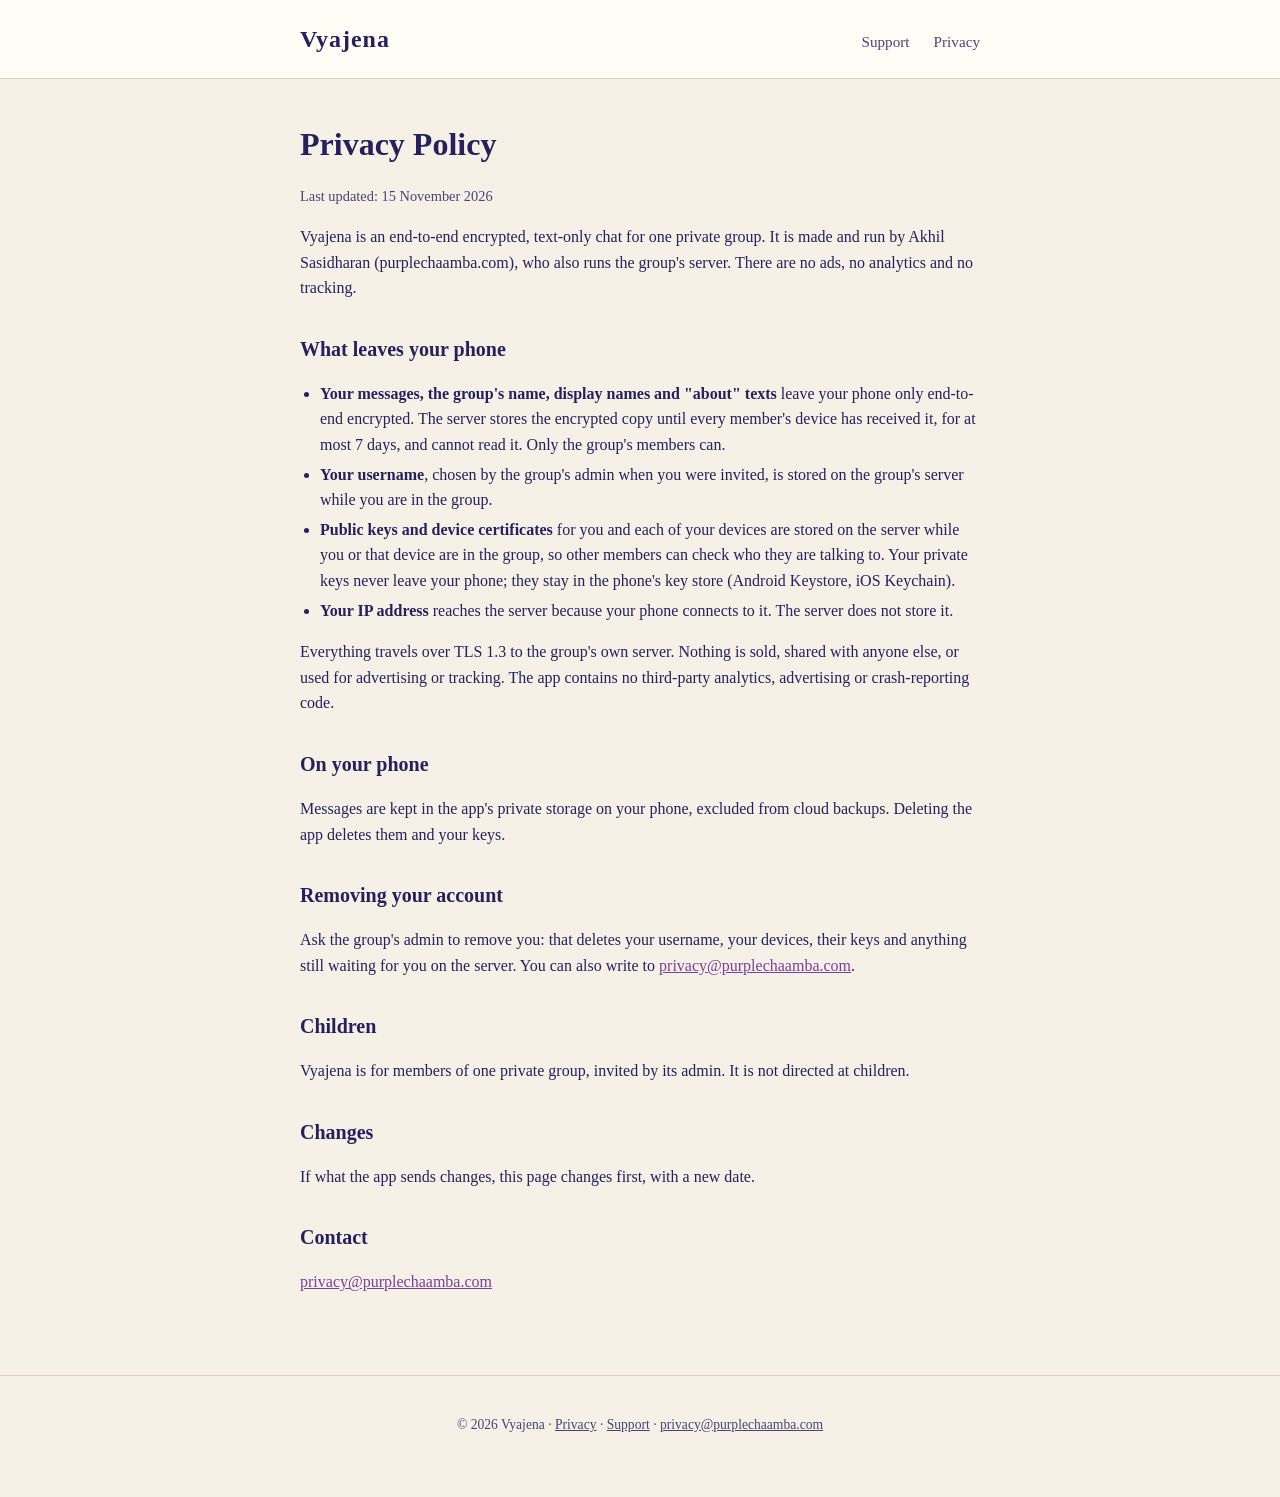
==== vyajena/privacy/index.html @ db9b1cfd "vyajena: add vyajena/privacy/index.html (privacy policy and support for the Vyajena app) Co-Authored" ====
<!doctype html>
<html lang="en">
<head>
  <meta charset="utf-8" />
  <meta name="viewport" content="width=device-width, initial-scale=1" />
  <title>Privacy Policy — Vyajena</title>
  <meta name="description" content="What Vyajena, the end-to-end encrypted chat for one private group, sends off your phone and where." />
  <link rel="stylesheet" href="/styles.css" />
</head>
<body>
  <header class="site">
    <div class="wrap">
      <a class="brand" href="/vyajena/">Vyajena</a>
      <nav>
        <a href="/vyajena/">Support</a>
        <a href="/vyajena/privacy/">Privacy</a>
      </nav>
    </div>
  </header>

  <main class="wrap">
    <h1>Privacy Policy</h1>
    <p class="meta">Last updated: 15 November 2026</p>

    <p>Vyajena is an end-to-end encrypted, text-only chat for one private group. It is made and run by Akhil Sasidharan (purplechaamba.com), who also runs the group's server. There are no ads, no analytics and no tracking.</p>

    <h2>What leaves your phone</h2>
    <ul>
      <li><strong>Your messages, the group's name, display names and "about" texts</strong> leave your phone only end-to-end encrypted. The server stores the encrypted copy until every member's device has received it, for at most 7 days, and cannot read it. Only the group's members can.</li>
      <li><strong>Your username</strong>, chosen by the group's admin when you were invited, is stored on the group's server while you are in the group.</li>
      <li><strong>Public keys and device certificates</strong> for you and each of your devices are stored on the server while you or that device are in the group, so other members can check who they are talking to. Your private keys never leave your phone; they stay in the phone's key store (Android Keystore, iOS Keychain).</li>
      <li><strong>Your IP address</strong> reaches the server because your phone connects to it. The server does not store it.</li>
    </ul>
    <p>Everything travels over TLS 1.3 to the group's own server. Nothing is sold, shared with anyone else, or used for advertising or tracking. The app contains no third-party analytics, advertising or crash-reporting code.</p>

    <h2>On your phone</h2>
    <p>Messages are kept in the app's private storage on your phone, excluded from cloud backups. Deleting the app deletes them and your keys.</p>

    <h2>Removing your account</h2>
    <p>Ask the group's admin to remove you: that deletes your username, your devices, their keys and anything still waiting for you on the server. You can also write to <a href="mailto:privacy@purplechaamba.com">privacy@purplechaamba.com</a>.</p>

    <h2>Children</h2>
    <p>Vyajena is for members of one private group, invited by its admin. It is not directed at children.</p>

    <h2>Changes</h2>
    <p>If what the app sends changes, this page changes first, with a new date.</p>

    <h2>Contact</h2>
    <p><a href="mailto:privacy@purplechaamba.com">privacy@purplechaamba.com</a></p>
  </main>

  <footer class="site">
    <p>© 2026 Vyajena · <a href="/vyajena/privacy/">Privacy</a> · <a href="/vyajena/">Support</a> · <a href="mailto:privacy@purplechaamba.com">privacy@purplechaamba.com</a></p>
  </footer>
</body>
</html>
---- styles.css ----
:root {
  --ink: #26215c;
  --ink-soft: #4a4577;
  --paper: #f5f1e6;
  --paper-card: #fffdf6;
  --accent: #7b3f9d;
  --rule: #d9d2c0;
  --max: 720px;
}

* { box-sizing: border-box; }

html { -webkit-text-size-adjust: 100%; }

body {
  margin: 0;
  background: var(--paper);
  color: var(--ink);
  font-family: Georgia, "Times New Roman", serif;
  line-height: 1.6;
}

a { color: var(--accent); }

.wrap {
  max-width: var(--max);
  margin: 0 auto;
  padding: 2.5rem 1.25rem 4rem;
}

header.site {
  border-bottom: 1px solid var(--rule);
  background: var(--paper-card);
}
header.site .wrap {
  display: flex;
  align-items: baseline;
  justify-content: space-between;
  padding-top: 1.25rem;
  padding-bottom: 1.25rem;
}
.brand {
  font-size: 1.5rem;
  font-weight: bold;
  letter-spacing: 0.04em;
  color: var(--ink);
  text-decoration: none;
}
nav a {
  margin-left: 1.25rem;
  text-decoration: none;
  color: var(--ink-soft);
  font-size: 0.95rem;
}
nav a:hover { color: var(--accent); }

h1 { font-size: 2rem; margin: 0 0 0.5rem; }
h2 { font-size: 1.25rem; margin: 2rem 0 0.5rem; color: var(--ink); }
.lede { font-size: 1.15rem; color: var(--ink-soft); }

.hero {
  text-align: center;
  padding: 3rem 0 1rem;
}
.hero .stamp {
  font-size: 3rem;
  line-height: 1;
}

.card {
  background: var(--paper-card);
  border: 1px solid var(--rule);
  border-radius: 10px;
  padding: 1.5rem;
  margin: 1.5rem 0;
}

.meta { color: var(--ink-soft); font-size: 0.9rem; }

.note {
  background: #fff8e1;
  border: 1px dashed #c9a227;
  border-radius: 8px;
  padding: 0.75rem 1rem;
  font-size: 0.9rem;
  color: #6b5500;
}

footer.site {
  border-top: 1px solid var(--rule);
  color: var(--ink-soft);
  font-size: 0.85rem;
  text-align: center;
  padding: 1.5rem 1rem 3rem;
}
footer.site a { color: var(--ink-soft); }

ul { padding-left: 1.25rem; }
li { margin: 0.25rem 0; }
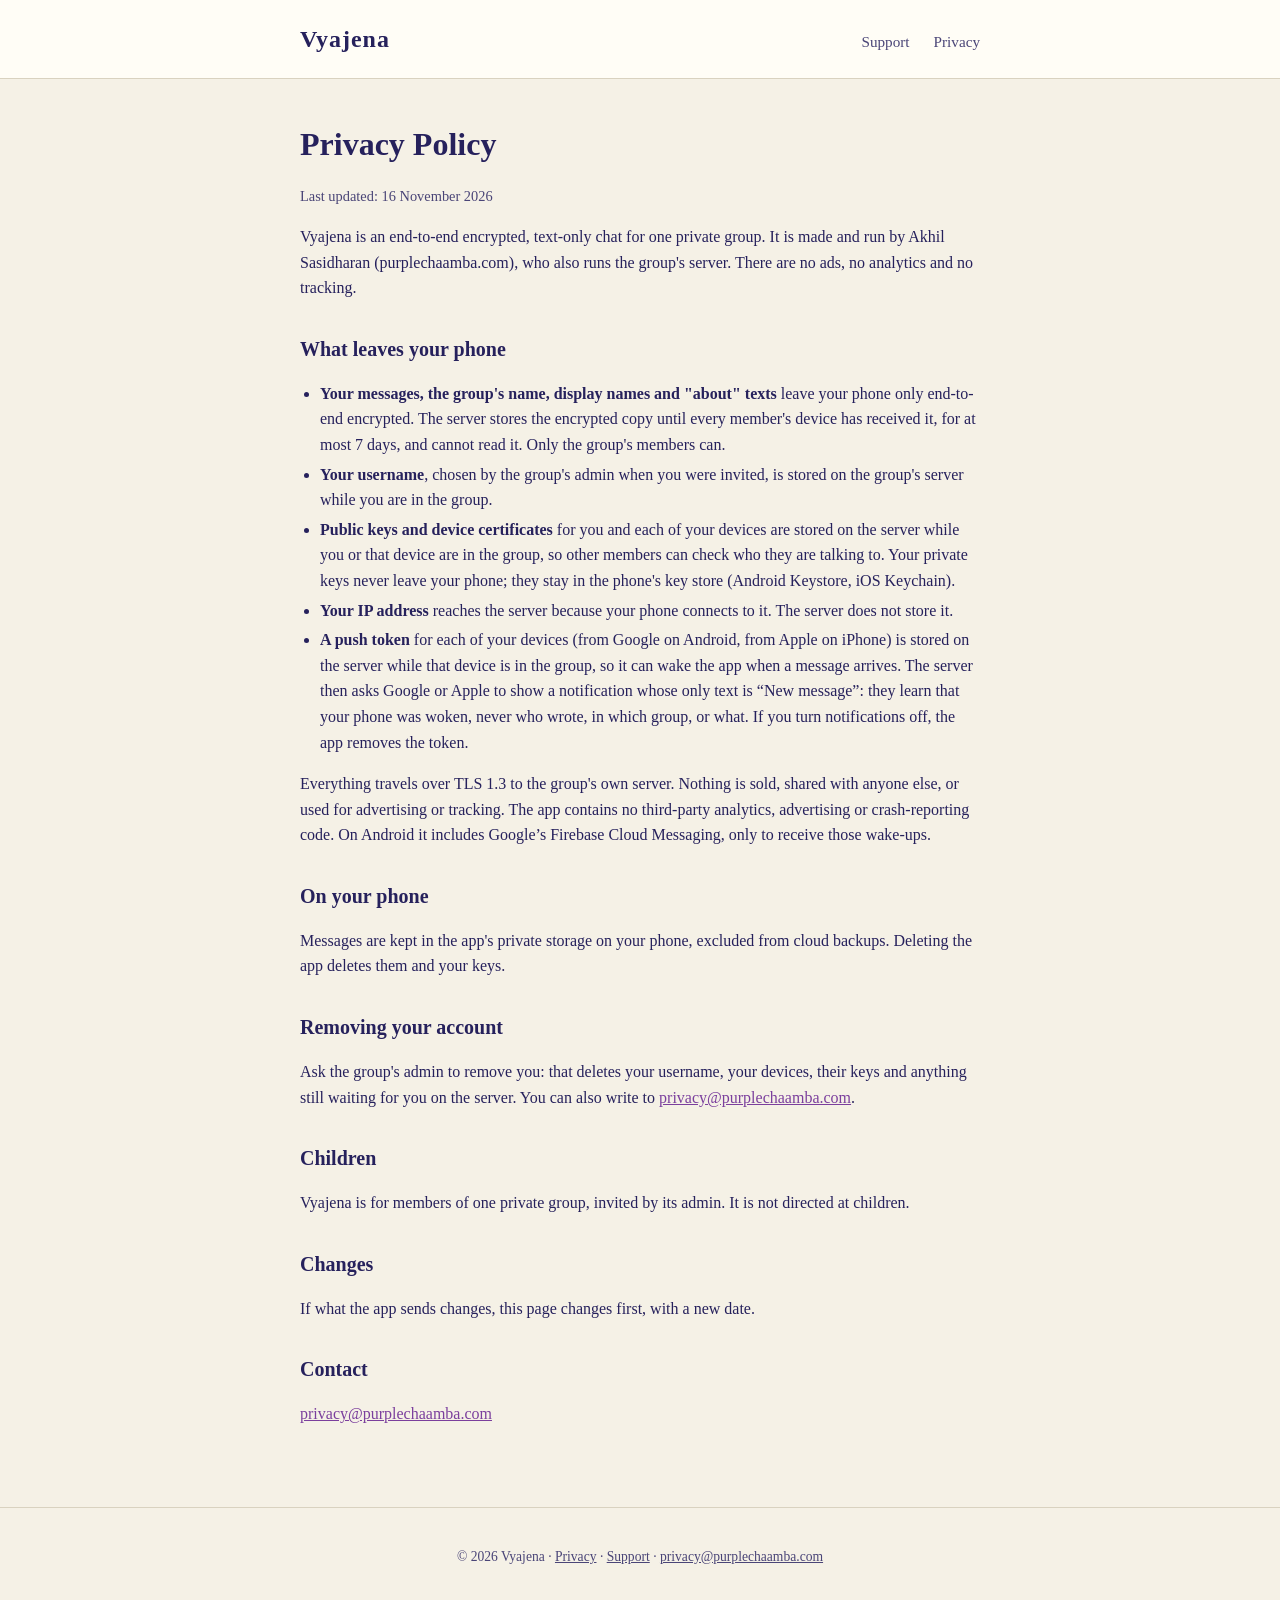
==== commit 4b369950: "vyajena privacy: push notifications (token, content-free "New message" wake-up)" ====
--- a/vyajena/privacy/index.html
+++ b/vyajena/privacy/index.html
@@ -20,7 +20,7 @@
 
   <main class="wrap">
     <h1>Privacy Policy</h1>
-    <p class="meta">Last updated: 15 November 2026</p>
+    <p class="meta">Last updated: 16 November 2026</p>
 
     <p>Vyajena is an end-to-end encrypted, text-only chat for one private group. It is made and run by Akhil Sasidharan (purplechaamba.com), who also runs the group's server. There are no ads, no analytics and no tracking.</p>
 
@@ -30,8 +30,9 @@
       <li><strong>Your username</strong>, chosen by the group's admin when you were invited, is stored on the group's server while you are in the group.</li>
       <li><strong>Public keys and device certificates</strong> for you and each of your devices are stored on the server while you or that device are in the group, so other members can check who they are talking to. Your private keys never leave your phone; they stay in the phone's key store (Android Keystore, iOS Keychain).</li>
       <li><strong>Your IP address</strong> reaches the server because your phone connects to it. The server does not store it.</li>
+      <li><strong>A push token</strong> for each of your devices (from Google on Android, from Apple on iPhone) is stored on the server while that device is in the group, so it can wake the app when a message arrives. The server then asks Google or Apple to show a notification whose only text is &ldquo;New message&rdquo;: they learn that your phone was woken, never who wrote, in which group, or what. If you turn notifications off, the app removes the token.</li>
     </ul>
-    <p>Everything travels over TLS 1.3 to the group's own server. Nothing is sold, shared with anyone else, or used for advertising or tracking. The app contains no third-party analytics, advertising or crash-reporting code.</p>
+    <p>Everything travels over TLS 1.3 to the group's own server. Nothing is sold, shared with anyone else, or used for advertising or tracking. The app contains no third-party analytics, advertising or crash-reporting code. On Android it includes Google&rsquo;s Firebase Cloud Messaging, only to receive those wake-ups.</p>
 
     <h2>On your phone</h2>
     <p>Messages are kept in the app's private storage on your phone, excluded from cloud backups. Deleting the app deletes them and your keys.</p>
